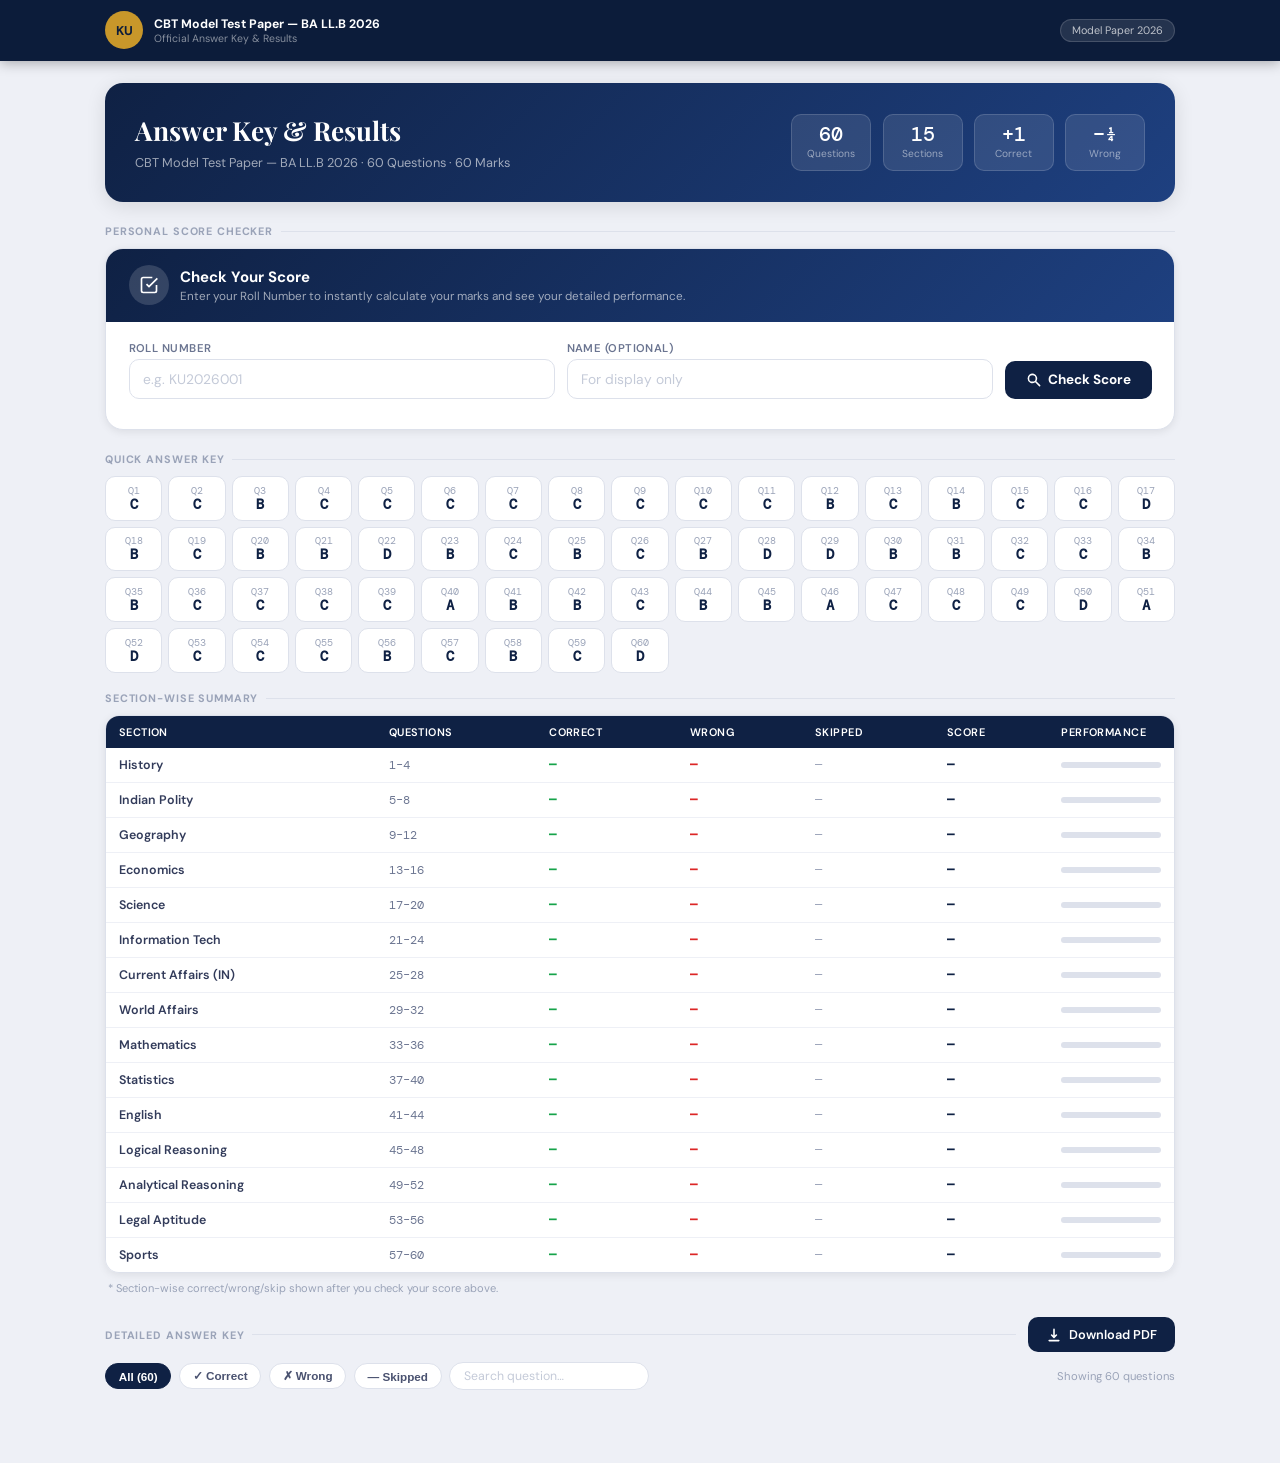
==== results.html @ 5261e7e5 "testing" ====
<!DOCTYPE html>
<html lang="en">
<head>
  <meta charset="UTF-8"/>
  <meta name="viewport" content="width=device-width, initial-scale=1.0"/>
  <meta name="theme-color" content="#0c1c3a"/>
  <title>Answer Key & Results — CBT Model Test BA LL.B 2026</title>
  <link rel="preconnect" href="https://fonts.googleapis.com"/>
  <link rel="preconnect" href="https://fonts.gstatic.com" crossorigin/>
  <link href="https://fonts.googleapis.com/css2?family=Playfair+Display:wght@600;700&family=DM+Sans:opsz,wght@9..40,300;9..40,400;9..40,500;9..40,600;9..40,700&family=DM+Mono:wght@400;500&display=swap" rel="stylesheet"/>

<style>
/* ═══════════════════════════════════════════════════
   CBT Model Test Paper — Answer Key & Results
   results.html  (standalone page)
═══════════════════════════════════════════════════ */
*,*::before,*::after{box-sizing:border-box;margin:0;padding:0}
:root{
  --navy-900:#060f22;--navy-800:#0c1c3a;--navy-700:#0f2144;
  --navy-600:#163058;--navy-500:#1e4080;--navy-400:#2a5298;
  --gold:#c8972a;--gold-lt:#e8bc5a;
  --white:#fff;--gray-50:#f8f9fc;--gray-100:#eef0f6;
  --gray-200:#dde1eb;--gray-300:#c4cad8;--gray-400:#9aa3b8;
  --gray-500:#6b7591;--gray-600:#4a5270;--gray-700:#323b5a;--gray-800:#1e2540;
  --green-700:#15803d;--green-600:#16a34a;--green-100:#dcfce7;--green-50:#f0fdf4;
  --red-700:#b91c1c;--red-600:#dc2626;--red-100:#fee2e2;--red-50:#fff5f5;
  --amber-600:#d97706;--amber-100:#fef3c7;
  --font:'DM Sans',system-ui,sans-serif;
  --serif:'Playfair Display',Georgia,serif;
  --mono:'DM Mono','Courier New',monospace;
  --sh-sm:0 2px 8px rgba(0,0,0,.08);
  --sh-md:0 4px 20px rgba(0,0,0,.11);
  --sh-lg:0 10px 40px rgba(0,0,0,.16);
  --r:10px;--r-lg:14px;--r-xl:18px;
}
html{font-size:15px;scroll-behavior:smooth}
body{font-family:var(--font);background:var(--gray-100);color:var(--gray-800);-webkit-font-smoothing:antialiased}

/* ── Page wrapper ── */
.page{max-width:1100px;margin:0 auto;padding:1.5rem 1rem 4rem}

/* ── Header ── */
.site-header{
  background:var(--navy-800);
  padding:0;
  position:sticky;top:0;z-index:100;
  box-shadow:0 2px 12px rgba(0,0,0,.3);
}
.site-header-inner{
  max-width:1100px;margin:0 auto;
  display:flex;align-items:center;justify-content:space-between;
  padding:.75rem 1rem;gap:.75rem;
}
.hdr-brand{display:flex;align-items:center;gap:.7rem}
.hdr-seal{
  width:38px;height:38px;border-radius:50%;
  background:var(--gold);color:var(--navy-800);
  font-weight:700;font-size:.85rem;
  display:flex;align-items:center;justify-content:center;flex-shrink:0
}
.hdr-info{display:flex;flex-direction:column}
.hdr-title{font-size:.82rem;font-weight:700;color:var(--white);white-space:nowrap}
.hdr-sub{font-size:.7rem;color:rgba(255,255,255,.5)}
.hdr-badge{
  background:rgba(255,255,255,.1);border:1px solid rgba(255,255,255,.15);
  border-radius:20px;padding:.25rem .75rem;
  font-size:.72rem;color:rgba(255,255,255,.7);white-space:nowrap
}

/* ── Page locked overlay ── */
#lockedOverlay{
  position:fixed;inset:0;z-index:999;
  background:var(--navy-800);
  display:flex;align-items:center;justify-content:center;
  padding:1.5rem;
}
.locked-card{
  background:rgba(255,255,255,.05);
  border:1px solid rgba(255,255,255,.1);
  border-radius:20px;padding:2.5rem 2rem;
  max-width:520px;width:100%;text-align:center;
  box-shadow:var(--sh-lg);
}
.locked-icon{
  width:72px;height:72px;border-radius:50%;
  background:rgba(220,38,38,.2);border:2px solid rgba(220,38,38,.35);
  display:flex;align-items:center;justify-content:center;
  margin:0 auto 1.25rem
}
.locked-icon svg{width:34px;height:34px;stroke:#fca5a5}
.locked-title{font-family:var(--serif);font-size:1.7rem;color:var(--white);margin-bottom:.5rem}
.locked-sub{font-size:.88rem;color:rgba(255,255,255,.5);line-height:1.65;margin-bottom:1.5rem}
.locked-info{
  background:rgba(255,255,255,.04);border:1px solid rgba(255,255,255,.08);
  border-radius:var(--r);padding:.9rem 1.1rem;margin-bottom:1.5rem;
  font-size:.82rem;color:rgba(255,255,255,.55);line-height:1.6
}
.locked-time{
  font-family:var(--mono);font-size:.92rem;color:var(--gold-lt);
  background:rgba(200,151,42,.1);border:1px solid rgba(200,151,42,.2);
  display:inline-block;padding:.3rem .8rem;border-radius:6px;margin-top:.35rem
}
.locked-countdown{
  display:flex;align-items:center;justify-content:center;gap:.4rem;
  margin-top:1rem
}
.lc-block{
  background:rgba(255,255,255,.06);border:1px solid rgba(255,255,255,.1);
  border-radius:8px;padding:.55rem .8rem;text-align:center;min-width:58px
}
.lc-num{font-family:var(--mono);font-size:1.6rem;font-weight:500;color:var(--white);line-height:1}
.lc-lbl{font-size:.62rem;color:rgba(255,255,255,.4);text-transform:uppercase;letter-spacing:.08em;margin-top:.15rem}
.lc-colon{font-size:1.4rem;color:rgba(255,255,255,.25);padding-bottom:.6rem}

/* ── Hero / intro ── */
.result-hero{
  background:linear-gradient(135deg,var(--navy-700) 0%,var(--navy-500) 100%);
  border-radius:var(--r-xl);padding:2rem;margin-bottom:1.5rem;
  display:flex;align-items:center;justify-content:space-between;gap:1.5rem;
  box-shadow:var(--sh-md);
}
.hero-text h1{font-family:var(--serif);font-size:1.75rem;color:var(--white);margin-bottom:.3rem}
.hero-text p{font-size:.85rem;color:rgba(255,255,255,.6);line-height:1.5}
.hero-stats{display:flex;gap:.75rem;flex-shrink:0;flex-wrap:wrap}
.hero-stat{
  background:rgba(255,255,255,.1);border:1px solid rgba(255,255,255,.15);
  border-radius:var(--r);padding:.65rem 1rem;text-align:center;min-width:80px
}
.hero-stat-val{font-family:var(--mono);font-size:1.3rem;font-weight:500;color:var(--white);line-height:1}
.hero-stat-lbl{font-size:.68rem;color:rgba(255,255,255,.5);margin-top:.2rem}

/* ── Personal Score Checker ── */
.checker-section{margin-bottom:1.5rem}
.section-title{
  font-size:.72rem;font-weight:700;text-transform:uppercase;
  letter-spacing:.08em;color:var(--gray-400);margin-bottom:.65rem;
  display:flex;align-items:center;gap:.5rem
}
.section-title::after{content:'';flex:1;height:1px;background:var(--gray-200)}

.checker-card{
  background:var(--white);border:1px solid var(--gray-200);
  border-radius:var(--r-xl);box-shadow:var(--sh-sm);overflow:hidden
}
.checker-banner{
  background:linear-gradient(135deg,var(--navy-700),var(--navy-500));
  padding:1.1rem 1.5rem;
  display:flex;align-items:center;gap:.75rem
}
.checker-banner-icon{
  width:40px;height:40px;border-radius:50%;
  background:rgba(255,255,255,.15);
  display:flex;align-items:center;justify-content:center;flex-shrink:0
}
.checker-banner-icon svg{width:20px;height:20px;stroke:var(--white)}
.checker-banner-text h2{font-size:1rem;font-weight:700;color:var(--white)}
.checker-banner-text p{font-size:.78rem;color:rgba(255,255,255,.6);margin-top:.1rem}

.checker-body{padding:1.25rem 1.5rem}
.checker-inputs{
  display:grid;grid-template-columns:1fr 1fr auto;gap:.75rem;align-items:end;
  margin-bottom:.75rem
}
.inp-group{display:flex;flex-direction:column;gap:.3rem}
.inp-label{font-size:.75rem;font-weight:600;color:var(--gray-500);text-transform:uppercase;letter-spacing:.04em}
.inp-field{
  border:1.5px solid var(--gray-200);border-radius:var(--r);
  padding:.65rem .9rem;font-family:var(--font);font-size:.92rem;color:var(--gray-800);
  outline:none;transition:border-color .2s,box-shadow .2s;background:var(--white)
}
.inp-field:focus{border-color:var(--navy-500);box-shadow:0 0 0 3px rgba(42,82,152,.1)}
.inp-field::placeholder{color:var(--gray-300)}
.btn-check{
  background:var(--navy-700);color:var(--white);
  border:none;border-radius:var(--r);
  padding:.68rem 1.4rem;
  font-family:var(--font);font-size:.9rem;font-weight:700;
  cursor:pointer;transition:background .2s,transform .1s;
  white-space:nowrap;
  display:flex;align-items:center;gap:.4rem
}
.btn-check svg{width:16px;height:16px}
.btn-check:hover{background:var(--navy-500);transform:translateY(-1px)}

/* Score result panel */
#scoreResult{display:none}
.score-panel{
  background:var(--gray-50);border:1px solid var(--gray-200);
  border-radius:var(--r-lg);padding:1.25rem 1.5rem;
  display:flex;align-items:center;gap:1.5rem;flex-wrap:wrap
}
.score-ring{
  width:90px;height:90px;flex-shrink:0;position:relative
}
.score-ring svg{width:90px;height:90px;transform:rotate(-90deg)}
.ring-bg{fill:none;stroke:var(--gray-200);stroke-width:8}
.ring-fill{fill:none;stroke-width:8;stroke-linecap:round;transition:stroke-dashoffset .8s ease}
.score-ring-label{
  position:absolute;inset:0;display:flex;flex-direction:column;
  align-items:center;justify-content:center;
}
.score-pct{font-family:var(--mono);font-size:1.05rem;font-weight:500;color:var(--navy-800);line-height:1}
.score-pct-lbl{font-size:.6rem;color:var(--gray-400);letter-spacing:.04em}

.score-breakdown{flex:1;display:grid;grid-template-columns:repeat(2,1fr);gap:.6rem}
.score-item{
  background:var(--white);border:1px solid var(--gray-200);
  border-radius:var(--r);padding:.6rem .8rem;
  display:flex;align-items:center;gap:.6rem
}
.score-item-dot{width:10px;height:10px;border-radius:50%;flex-shrink:0}
.dot-correct{background:var(--green-600)}
.dot-wrong{background:var(--red-600)}
.dot-skip{background:var(--gray-300)}
.dot-score{background:var(--navy-600)}
.score-item-info{display:flex;flex-direction:column;gap:.05rem}
.score-item-val{font-family:var(--mono);font-size:1rem;font-weight:500;color:var(--gray-800)}
.score-item-lbl{font-size:.68rem;color:var(--gray-500)}

.score-verdict{
  width:100%;margin-top:.25rem;
  border-radius:var(--r);padding:.7rem 1rem;
  font-size:.85rem;font-weight:600;
  display:flex;align-items:center;gap:.5rem
}
.score-verdict svg{width:18px;height:18px;flex-shrink:0}
.verdict-good{background:var(--green-50);border:1px solid #bbf7d0;color:var(--green-700)}
.verdict-avg {background:var(--amber-100);border:1px solid #fcd34d;color:var(--amber-600)}
.verdict-low {background:var(--red-50);border:1px solid #fecaca;color:var(--red-700)}

.score-error{
  background:var(--red-50);border:1px solid #fecaca;border-radius:var(--r);
  padding:.7rem 1rem;font-size:.85rem;color:var(--red-700);
  display:flex;align-items:center;gap:.5rem
}
.score-error svg{width:16px;height:16px;flex-shrink:0}

/* ── Section summary table ── */
.section-table-wrap{overflow-x:auto;border-radius:var(--r-lg);border:1px solid var(--gray-200);box-shadow:var(--sh-sm)}
.section-table{width:100%;border-collapse:collapse;background:var(--white);font-size:.83rem}
.section-table th{
  background:var(--navy-700);color:var(--white);
  padding:.6rem .85rem;text-align:left;font-weight:600;font-size:.73rem;
  text-transform:uppercase;letter-spacing:.04em;white-space:nowrap
}
.section-table td{
  padding:.6rem .85rem;border-bottom:1px solid var(--gray-100);
  vertical-align:middle
}
.section-table tr:last-child td{border-bottom:none}
.section-table tr:hover td{background:var(--gray-50)}
.sec-name{font-weight:600;color:var(--gray-700)}
.sec-qs{color:var(--gray-500);font-family:var(--mono);font-size:.78rem}
.sec-correct{color:var(--green-600);font-weight:700;font-family:var(--mono)}
.sec-wrong{color:var(--red-600);font-weight:700;font-family:var(--mono)}
.sec-skip{color:var(--gray-400);font-family:var(--mono)}
.sec-score{color:var(--navy-700);font-weight:700;font-family:var(--mono)}
.sec-bar-wrap{width:100px;background:var(--gray-200);border-radius:3px;height:6px;overflow:hidden}
.sec-bar{height:6px;border-radius:3px;background:linear-gradient(90deg,var(--navy-500),var(--gold))}

/* ── Answer Key table ── */
.ak-filters{
  display:flex;align-items:center;gap:.5rem;flex-wrap:wrap;margin-bottom:.85rem
}
.ak-filter-btn{
  padding:.35rem .85rem;border-radius:20px;font-size:.78rem;font-weight:600;
  cursor:pointer;border:1.5px solid var(--gray-200);background:var(--white);
  color:var(--gray-600);transition:all .15s
}
.ak-filter-btn.active-all    {background:var(--navy-700);border-color:var(--navy-700);color:var(--white)}
.ak-filter-btn.active-correct{background:var(--green-600);border-color:var(--green-600);color:var(--white)}
.ak-filter-btn.active-wrong  {background:var(--red-600);border-color:var(--red-600);color:var(--white)}
.ak-filter-btn.active-skip   {background:var(--gray-500);border-color:var(--gray-500);color:var(--white)}

.ak-search{
  border:1.5px solid var(--gray-200);border-radius:20px;
  padding:.35rem .9rem;font-family:var(--font);font-size:.82rem;
  outline:none;width:200px;transition:border-color .2s
}
.ak-search:focus{border-color:var(--navy-400)}
.ak-search::placeholder{color:var(--gray-300)}
.ak-count{margin-left:auto;font-size:.75rem;color:var(--gray-400)}

.ak-grid{display:flex;flex-direction:column;gap:.5rem}

.ak-row{
  background:var(--white);border:1px solid var(--gray-200);
  border-radius:var(--r-lg);overflow:hidden;
  transition:box-shadow .15s;
}
.ak-row:hover{box-shadow:var(--sh-sm)}

.ak-row-head{
  display:flex;align-items:stretch;cursor:pointer;
  user-select:none;
}
.ak-qnum{
  min-width:52px;
  background:var(--navy-700);color:var(--white);
  font-family:var(--mono);font-size:.8rem;font-weight:500;
  display:flex;align-items:center;justify-content:center;
  flex-shrink:0;padding:.6rem
}
.ak-row.row-correct .ak-qnum{background:var(--green-600)}
.ak-row.row-wrong   .ak-qnum{background:var(--red-600)}
.ak-row.row-skip    .ak-qnum{background:var(--gray-400)}

.ak-summary{
  flex:1;padding:.6rem .9rem;
  display:flex;align-items:center;gap:.75rem;min-width:0;flex-wrap:wrap
}
.ak-section-tag{
  font-size:.68rem;font-weight:600;color:var(--gray-400);
  text-transform:uppercase;letter-spacing:.04em;white-space:nowrap;flex-shrink:0
}
.ak-qtext-short{
  font-size:.84rem;color:var(--gray-700);
  white-space:nowrap;overflow:hidden;text-overflow:ellipsis;flex:1;min-width:0
}
.ak-answers{
  display:flex;align-items:center;gap:.4rem;flex-shrink:0;flex-wrap:wrap
}
.ak-ans-tag{
  font-family:var(--mono);font-size:.75rem;font-weight:600;
  padding:.18rem .5rem;border-radius:5px;white-space:nowrap
}
.tag-correct{background:var(--green-100);color:var(--green-700);border:1px solid #bbf7d0}
.tag-wrong  {background:var(--red-100);color:var(--red-700);border:1px solid #fecaca}
.tag-skip   {background:var(--gray-100);color:var(--gray-500);border:1px solid var(--gray-200)}
.tag-your   {background:var(--amber-100);color:var(--amber-600);border:1px solid #fcd34d}

.ak-chevron{
  padding:.6rem .9rem;display:flex;align-items:center;
  color:var(--gray-400);flex-shrink:0
}
.ak-chevron svg{width:16px;height:16px;transition:transform .2s}
.ak-row.expanded .ak-chevron svg{transform:rotate(180deg)}

/* Expanded detail */
.ak-detail{
  display:none;border-top:1px solid var(--gray-100);
  padding:1rem 1.1rem 1.1rem;background:var(--gray-50)
}
.ak-row.expanded .ak-detail{display:block}
.ak-full-text{
  font-size:.86rem;line-height:1.7;color:var(--gray-700);
  margin-bottom:1rem;white-space:pre-wrap
}
.ak-opts{display:flex;flex-direction:column;gap:.4rem}
.ak-opt{
  display:flex;align-items:center;gap:.6rem;
  font-size:.84rem;padding:.45rem .7rem;border-radius:var(--r);
  border:1.5px solid var(--gray-200);background:var(--white);
}
.ak-opt-letter{
  width:26px;height:26px;border-radius:50%;
  background:var(--gray-200);color:var(--gray-600);
  font-weight:700;font-size:.75rem;
  display:flex;align-items:center;justify-content:center;flex-shrink:0
}
.ak-opt.opt-is-correct{background:var(--green-50);border-color:#86efac}
.ak-opt.opt-is-correct .ak-opt-letter{background:var(--green-600);color:var(--white)}
.ak-opt.opt-is-wrong{background:var(--red-50);border-color:#fca5a5}
.ak-opt.opt-is-wrong .ak-opt-letter{background:var(--red-600);color:var(--white)}
.ak-opt-badges{display:flex;gap:.3rem;margin-left:auto;flex-shrink:0}
.badge{font-size:.67rem;font-weight:700;padding:.12rem .45rem;border-radius:4px;letter-spacing:.02em}
.badge-correct{background:var(--green-100);color:var(--green-700)}
.badge-your   {background:var(--amber-100);color:var(--amber-600)}
.badge-wrong  {background:var(--red-100);color:var(--red-700)}

/* ── Quick answer key (compact grid) ── */
.qak-grid{
  display:grid;grid-template-columns:repeat(auto-fill,minmax(54px,1fr));gap:.4rem;
  margin-bottom:1.25rem
}
.qak-cell{
  background:var(--white);border:1px solid var(--gray-200);
  border-radius:var(--r);padding:.45rem .3rem;text-align:center
}
.qak-cell-num{font-size:.65rem;color:var(--gray-400);font-family:var(--mono)}
.qak-cell-ans{
  font-family:var(--mono);font-size:.9rem;font-weight:700;
  color:var(--navy-700);line-height:1.2
}
.qak-cell.cell-correct .qak-cell-ans{color:var(--green-600)}
.qak-cell.cell-wrong   .qak-cell-ans{color:var(--red-600)}
.qak-cell.cell-skip    .qak-cell-ans{color:var(--gray-300)}

/* ── Download button ── */
.btn-download{
  display:inline-flex;align-items:center;gap:.5rem;
  background:var(--navy-700);color:var(--white);
  border:none;border-radius:var(--r);
  padding:.6rem 1.2rem;font-family:var(--font);font-size:.85rem;font-weight:600;
  cursor:pointer;transition:background .2s;text-decoration:none
}
.btn-download:hover{background:var(--navy-500)}
.btn-download svg{width:16px;height:16px}

/* ── Scrollbar ── */
::-webkit-scrollbar{width:6px;height:6px}
::-webkit-scrollbar-track{background:transparent}
::-webkit-scrollbar-thumb{background:var(--gray-200);border-radius:3px}

/* ── Responsive ── */
@media(max-width:700px){
  .result-hero{flex-direction:column;gap:1rem}
  .hero-stats{width:100%;justify-content:space-between}
  .hero-stat{flex:1;min-width:60px}
  .checker-inputs{grid-template-columns:1fr 1fr;gap:.6rem}
  .btn-check{grid-column:1/-1;justify-content:center}
  .score-breakdown{grid-template-columns:1fr 1fr}
  .section-table th,.section-table td{padding:.5rem .65rem}
  .sec-bar-wrap{display:none}
  .ak-qtext-short{display:none}
  .ak-answers{gap:.3rem}
  .page{padding:1rem .75rem 3rem}
}
@media(max-width:480px){
  .hero-text h1{font-size:1.35rem}
  .checker-inputs{grid-template-columns:1fr}
  .btn-check{grid-column:1}
  .score-panel{gap:.85rem}
  .score-ring{width:76px;height:76px}
  .score-ring svg{width:76px;height:76px}
  .score-breakdown{grid-template-columns:1fr 1fr}
  .qak-grid{grid-template-columns:repeat(auto-fill,minmax(46px,1fr))}
  .locked-card{padding:1.75rem 1.25rem}
  .locked-title{font-size:1.4rem}
}

/* Print */
@media print{
  .site-header,.checker-section,.ak-filters,.ak-search,.ak-count,
  .btn-download,#lockedOverlay{display:none!important}
  .ak-detail{display:block!important}
  .page{max-width:100%;padding:0}
  .ak-row{break-inside:avoid}
}
</style>
</head>
<body>

<!-- ══ LOCKED OVERLAY (shown until results are released) ══ -->
<div id="lockedOverlay">
  <div class="locked-card">
    <div class="locked-icon">
      <svg viewBox="0 0 24 24" fill="none" stroke="currentColor" stroke-width="1.5">
        <rect x="3" y="11" width="18" height="11" rx="2" ry="2"/>
        <path d="M7 11V7a5 5 0 0 1 10 0v4"/>
      </svg>
    </div>
    <h1 class="locked-title">Results Not Released</h1>
    <p class="locked-sub">The Answer Key and Results for <strong style="color:#e8bc5a">CBT Model Test Paper — BA LL.B 2026</strong> have not been released yet. Please check back after the official release date.</p>
    <div class="locked-info">
      Scheduled release:
      <div class="locked-time" id="releaseTimeDisplay">—</div>
    </div>
    <div class="locked-countdown" id="lockedCountdown">
      <div class="lc-block"><div class="lc-num" id="lcDays">00</div><div class="lc-lbl">Days</div></div>
      <div class="lc-colon">:</div>
      <div class="lc-block"><div class="lc-num" id="lcHours">00</div><div class="lc-lbl">Hours</div></div>
      <div class="lc-colon">:</div>
      <div class="lc-block"><div class="lc-num" id="lcMins">00</div><div class="lc-lbl">Mins</div></div>
      <div class="lc-colon">:</div>
      <div class="lc-block"><div class="lc-num" id="lcSecs">00</div><div class="lc-lbl">Secs</div></div>
    </div>
  </div>
</div>

<!-- ══ SITE HEADER ══ -->
<header class="site-header">
  <div class="site-header-inner">
    <div class="hdr-brand">
      <div class="hdr-seal">KU</div>
      <div class="hdr-info">
        <span class="hdr-title">CBT Model Test Paper — BA LL.B 2026</span>
        <span class="hdr-sub">Official Answer Key &amp; Results</span>
      </div>
    </div>
    <span class="hdr-badge">Model Paper 2026</span>
  </div>
</header>

<!-- ══ PAGE CONTENT ══ -->
<div class="page">

  <!-- Hero -->
  <div class="result-hero">
    <div class="hero-text">
      <h1>Answer Key &amp; Results</h1>
      <p>CBT Model Test Paper — BA LL.B 2026 · 60 Questions · 60 Marks</p>
    </div>
    <div class="hero-stats">
      <div class="hero-stat">
        <div class="hero-stat-val">60</div>
        <div class="hero-stat-lbl">Questions</div>
      </div>
      <div class="hero-stat">
        <div class="hero-stat-val">15</div>
        <div class="hero-stat-lbl">Sections</div>
      </div>
      <div class="hero-stat">
        <div class="hero-stat-val">+1</div>
        <div class="hero-stat-lbl">Correct</div>
      </div>
      <div class="hero-stat">
        <div class="hero-stat-val">−¼</div>
        <div class="hero-stat-lbl">Wrong</div>
      </div>
    </div>
  </div>

  <!-- ══ PERSONAL SCORE CHECKER ══ -->
  <div class="checker-section">
    <div class="section-title">Personal Score Checker</div>
    <div class="checker-card">
      <div class="checker-banner">
        <div class="checker-banner-icon">
          <svg viewBox="0 0 24 24" fill="none" stroke="currentColor" stroke-width="2">
            <path d="M9 11l3 3L22 4"/><path d="M21 12v7a2 2 0 01-2 2H5a2 2 0 01-2-2V5a2 2 0 012-2h11"/>
          </svg>
        </div>
        <div class="checker-banner-text">
          <h2>Check Your Score</h2>
          <p>Enter your Roll Number to instantly calculate your marks and see your detailed performance.</p>
        </div>
      </div>
      <div class="checker-body">
        <div class="checker-inputs">
          <div class="inp-group">
            <label class="inp-label" for="chkRoll">Roll Number</label>
            <input class="inp-field" id="chkRoll" type="text" placeholder="e.g. KU2026001" autocomplete="off"/>
          </div>
          <div class="inp-group">
            <label class="inp-label" for="chkName">Name (optional)</label>
            <input class="inp-field" id="chkName" type="text" placeholder="For display only" autocomplete="off"/>
          </div>
          <button class="btn-check" onclick="checkScore()">
            <svg viewBox="0 0 20 20" fill="currentColor"><path fill-rule="evenodd" d="M8 4a4 4 0 100 8 4 4 0 000-8zM2 8a6 6 0 1110.89 3.476l4.817 4.817a1 1 0 01-1.414 1.414l-4.816-4.816A6 6 0 012 8z" clip-rule="evenodd"/></svg>
            Check Score
          </button>
        </div>
        <div id="scoreResult"></div>
      </div>
    </div>
  </div>

  <!-- ══ QUICK ANSWER KEY GRID ══ -->
  <div id="quickAKSection">
    <div class="section-title">Quick Answer Key</div>
    <div class="qak-grid" id="quickAKGrid"></div>
  </div>

  <!-- ══ SECTION-WISE SUMMARY ══ -->
  <div id="sectionSummarySection" style="margin-bottom:1.5rem">
    <div class="section-title">Section-wise Summary</div>
    <div class="section-table-wrap">
      <table class="section-table" id="sectionTable">
        <thead>
          <tr>
            <th>Section</th>
            <th>Questions</th>
            <th>Correct</th>
            <th>Wrong</th>
            <th>Skipped</th>
            <th>Score</th>
            <th style="width:110px">Performance</th>
          </tr>
        </thead>
        <tbody id="sectionTableBody"></tbody>
      </table>
    </div>
    <p style="font-size:.74rem;color:var(--gray-400);margin-top:.5rem;padding-left:.2rem">* Section-wise correct/wrong/skip shown after you check your score above.</p>
  </div>

  <!-- ══ DETAILED ANSWER KEY ══ -->
  <div>
    <div style="display:flex;align-items:center;justify-content:space-between;flex-wrap:wrap;gap:.75rem;margin-bottom:.65rem">
      <span class="section-title" style="margin-bottom:0;flex:1">Detailed Answer Key</span>
      <button class="btn-download" onclick="downloadAnswerKey()">
        <svg viewBox="0 0 20 20" fill="currentColor"><path fill-rule="evenodd" d="M3 17a1 1 0 011-1h12a1 1 0 110 2H4a1 1 0 01-1-1zm3.293-7.707a1 1 0 011.414 0L9 10.586V3a1 1 0 112 0v7.586l1.293-1.293a1 1 0 111.414 1.414l-3 3a1 1 0 01-1.414 0l-3-3a1 1 0 010-1.414z" clip-rule="evenodd"/></svg>
        Download PDF
      </button>
    </div>
    <div class="ak-filters">
      <button class="ak-filter-btn active-all" data-filter="all"    onclick="setFilter('all',this)">All (60)</button>
      <button class="ak-filter-btn" data-filter="correct" onclick="setFilter('correct',this)">✓ Correct</button>
      <button class="ak-filter-btn" data-filter="wrong"   onclick="setFilter('wrong',this)">✗ Wrong</button>
      <button class="ak-filter-btn" data-filter="skip"    onclick="setFilter('skip',this)">— Skipped</button>
      <input class="ak-search" id="akSearch" type="text" placeholder="Search question…" oninput="applySearch()"/>
      <span class="ak-count" id="akCount">Showing 60 questions</span>
    </div>
    <div class="ak-grid" id="akGrid"></div>
  </div>

</div><!-- /.page -->

<script>
/* ═══════════════════════════════════════════════════════════
   results.js  (embedded)
   ──────────────────────────────────────────────────────────
   ★ CONFIGURE THESE TWO BLOCKS:
     1. RESULTS_CONFIG  — release date/time + Apps Script URL
     2. ANSWER_KEY      — 60 correct answers (already filled)
═══════════════════════════════════════════════════════════ */

/* ╔═══════════════════════════════════════════╗
   ║    ★  RESULTS PAGE CONFIG  ★             ║
   ║   Edit this block to control access       ║
   ╚═══════════════════════════════════════════╝ */
const RESULTS_CONFIG = {
  // When the answer key becomes publicly visible
  // Set to a past date to show immediately, future date to lock
  releaseYear:   2026,
  releaseMonth:  5,      // 5 = June (0-based)
  releaseDay:    8,     // Day after exam
  releaseHour:   11,     // 6:00 PM IST
  releaseMinute: 12,
  tzOffsetMinutes: 330,  // IST = UTC+5:30
  appsScriptUrl: "https://script.google.com/macros/s/AKfycbxuQ-mS2SgxQfELt0u8L0ZKXtfi7U2-qaGkubTndEnJIyQvhqPIsTtOxRIyj1VSbOrc/exec",
};

/* ╔═══════════════════════════════════════════╗
   ║   ★  OFFICIAL ANSWER KEY (60 answers) ★  ║
   ║   A=1st option, B=2nd, C=3rd, D=4th      ║
   ╚═══════════════════════════════════════════╝ */
const ANSWER_KEY = [
  "C","C","B","C",   // Q1–4   Section I  History
  "C","C","C","C",   // Q5–8   Section II Indian Polity
  "C","C","C","B",   // Q9–12  Section III Geography
  "C","B","C","C",   // Q13–16 Section IV Economics
  "D","B","C","B",   // Q17–20 Section V  Science
  "B","D","B","C",   // Q21–24 Section VI IT
  "B","C","B","D",   // Q25–28 Section VII Current Affairs India
  "D","B","B","C",   // Q29–32 Section VIII World Current Affairs
  "C","B","B","C",   // Q33–36 Section IX Mathematics
  "C","C","C","A",   // Q37–40 Section X  Statistics
  "B","B","C","B",   // Q41–44 Section XI English
  "B","A","C","C",   // Q45–48 Section XII Logical Reasoning
  "C","D","A","D",   // Q49–52 Section XIII Analytical Reasoning
  "C","C","C","B",   // Q53–56 Section XIV Legal Aptitude
  "C","B","C","D",   // Q57–60 Section XV  Sports
];

/* Full question data (for answer key display) */
const QUESTIONS = [
  {s:"History",           t:"The 'Doctrine of Lapse' was applied to which territory?",                                          opts:["Hyderabad","Mysore","Satara","Kashmir"]},
  {s:"History",           t:"Who founded the Indian National Congress in 1885?",                                                  opts:["Dadabhai Naoroji","Bal Gangadhar Tilak","A.O. Hume","Gopal Krishna Gokhale"]},
  {s:"History",           t:"The Chauri Chaura incident of 1922 occurred in which state?",                                        opts:["Bihar","Uttar Pradesh","Bengal","Punjab"]},
  {s:"History",           t:"The Kalinga War (261 BCE) was fought in present-day:",                                               opts:["Madhya Pradesh","Andhra Pradesh","Odisha","Chhattisgarh"]},
  {s:"Indian Polity",     t:"Which Article guarantees the 'Right to Constitutional Remedies'?",                                   opts:["Article 19","Article 21","Article 32","Article 44"]},
  {s:"Indian Polity",     t:"Directive Principles of State Policy are borrowed from the Constitution of:",                        opts:["USA","Canada","Ireland","France"]},
  {s:"Indian Polity",     t:"Which writ quashes orders of a lower court acting beyond jurisdiction?",                             opts:["Mandamus","Habeas Corpus","Certiorari","Quo Warranto"]},
  {s:"Indian Polity",     t:"Which amendment lowered voting age from 21 to 18 years?",                                            opts:["42nd Amendment, 1976","52nd Amendment, 1985","61st Amendment, 1988","73rd Amendment, 1992"]},
  {s:"Geography",         t:"Wular Lake is located in which Union Territory?",                                                    opts:["Ladakh","Puducherry","Jammu & Kashmir","Lakshadweep"]},
  {s:"Geography",         t:"Which river is known as the 'Sorrow of Bihar'?",                                                     opts:["Ganga","Son","Kosi","Gandak"]},
  {s:"Geography",         t:"Which strait separates India from Sri Lanka?",                                                       opts:["Hormuz Strait","Bab-el-Mandeb Strait","Palk Strait","Malacca Strait"]},
  {s:"Geography",         t:"Which desert is also known as the 'Great Indian Desert'?",                                           opts:["Rann of Kutch","Thar Desert","Deccan Plateau","Cold Desert, Ladakh"]},
  {s:"Economics",         t:"The Human Development Index (HDI) is published annually by:",                                        opts:["World Bank","IMF","UNDP","WTO"]},
  {s:"Economics",         t:"Which best describes 'Inflation'?",                                                                  opts:["Sustained decrease in prices","Sustained increase in prices","Increase in GDP","Decrease in interest rates"]},
  {s:"Economics",         t:"Which Five Year Plan focused on 'Garibi Hatao'?",                                                    opts:["Third (1961–66)","Fourth (1969–74)","Fifth (1974–79)","Sixth (1980–85)"]},
  {s:"Economics",         t:"GST is an example of which type of tax?",                                                            opts:["Direct Tax","Progressive Tax","Indirect Tax","Wealth Tax"]},
  {s:"Science",           t:"Which vitamin is produced when skin is exposed to sunlight?",                                        opts:["Vitamin A","Vitamin B12","Vitamin C","Vitamin D"]},
  {s:"Science",           t:"The chemical formula of Ozone is:",                                                                  opts:["O₂","O₃","CO₂","H₂O₂"]},
  {s:"Science",           t:"Which part of the eye controls the amount of light entering?",                                       opts:["Retina","Cornea","Iris","Lens"]},
  {s:"Science",           t:"Newton's Second Law: Force equals:",                                                                 opts:["Mass × Velocity","Mass × Acceleration","Mass / Acceleration","Velocity / Time"]},
  {s:"Information Tech",  t:"What is the full form of 'Wi-Fi'?",                                                                  opts:["Wired Fidelity","Wireless Fidelity","Wide Frequency","Wireless Frequency Interface"]},
  {s:"Information Tech",  t:"Which is NOT an example of an Operating System?",                                                    opts:["Windows 11","Android","Linux","Microsoft Word"]},
  {s:"Information Tech",  t:"What does 'CPU' stand for?",                                                                         opts:["Central Process Unit","Central Processing Unit","Computer Processing Unit","Core Processing Utility"]},
  {s:"Information Tech",  t:"Which file format is associated with compressed archive files?",                                     opts:[".docx",".mp3",".zip",".html"]},
  {s:"Current Affairs-IN",t:"Operation Sindoor (May 2025) targeted terrorist infrastructure in:",                                 opts:["Afghanistan & Pakistan","Pakistan & PoK","Bangladesh & Myanmar","China-occupied Aksai Chin"]},
  {s:"Current Affairs-IN",t:"Who succeeded Justice D.Y. Chandrachud as Chief Justice of India?",                                  opts:["Justice Arun Pallai","Justice Rajesh Bindal","Justice Sanjiv Khanna","Justice Suryakant"]},
  {s:"Current Affairs-IN",t:"'Mission Mausam' (2024) relates to which sector?",                                                   opts:["Space exploration","Weather & meteorology","Agricultural irrigation","Renewable energy"]},
  {s:"Current Affairs-IN",t:"Which city hosted the G20 Summit in September 2023?",                                                opts:["Mumbai","Chennai","Kolkata","New Delhi"]},
  {s:"World Affairs",     t:"First country to land spacecraft near Moon's south pole (2023)?",                                    opts:["United States","China","Russia","India"]},
  {s:"World Affairs",     t:"Who won the Nobel Peace Prize 2024?",                                                                opts:["Malala Yousafzai","Nihon Hidankyo","Narges Mohammadi","World Food Programme"]},
  {s:"World Affairs",     t:"Which organisation has headquarters in Geneva, Switzerland?",                                        opts:["United Nations","World Trade Organization","IMF","Asian Development Bank"]},
  {s:"World Affairs",     t:"The Paris Agreement (2015) primarily aims at:",                                                      opts:["Reducing nuclear weapons","Regulating trade disputes","Combating climate change","Establishing cybersecurity norms"]},
  {s:"Mathematics",       t:"Shopkeeper buys for ₹800, sells at 25% profit. Selling price?",                                     opts:["₹900","₹950","₹1,000","₹1,100"]},
  {s:"Mathematics",       t:"Pipes A & B fill tank in 12 & 18 min. Together they take?",                                         opts:["6 minutes","7.2 minutes","8 minutes","9 minutes"]},
  {s:"Mathematics",       t:"Train 150m long passes a pole in 15 sec. Speed in km/hr?",                                          opts:["30 km/hr","36 km/hr","40 km/hr","54 km/hr"]},
  {s:"Mathematics",       t:"Boys:Girls = 3:2, total 60 students. How many girls?",                                              opts:["18","20","24","30"]},
  {s:"Statistics",        t:"Mean of 5 numbers is 18. One excluded, mean = 16. Excluded number?",                                opts:["22","24","26","28"]},
  {s:"Statistics",        t:"Range of data: 12, 7, 19, 4, 25, 11?",                                                              opts:["18","19","21","25"]},
  {s:"Statistics",        t:"A sector represents 25%. Its angle in a pie chart?",                                                 opts:["60°","72°","90°","120°"]},
  {s:"Statistics",        t:"Variance = 36. Standard deviation?",                                                                 opts:["6","9","12","18"]},
  {s:"English",           t:"What does the author mean by 'living force'?",                                                       opts:["Law changes yearly","Law is dynamic & shapes society","Law written by living persons","Law for living individuals only"]},
  {s:"English",           t:"Meaning of 'perilous' as used in the passage?",                                                     opts:["Beneficial","Dangerous","Slow","Complicated"]},
  {s:"English",           t:"Central idea of the passage?",                                                                      opts:["Laws by experienced lawyers","Speed > fairness","Justice must be timely AND fair","Punishment is sole purpose"]},
  {s:"English",           t:"Opposite of 'deliberation' as used in the passage?",                                                opts:["Contemplation","Recklessness","Judgment","Prudence"]},
  {s:"Logical Reasoning", t:"All doctors are engineers; some engineers are teachers. Conclusions?",                              opts:["Only I follows","Only II follows","Both follow","Neither follows"]},
  {s:"Logical Reasoning", t:"JUSTICE → KWUVKEG; LEGAL → ?",                                                                     opts:["MGICN","NFHBM","MHIBN","NGHCM"]},
  {s:"Logical Reasoning", t:"Book : Library :: Painting : ?",                                                                    opts:["Artist","Canvas","Gallery","Museum"]},
  {s:"Logical Reasoning", t:"Next in series: 3, 6, 12, 24, 48, __?",                                                             opts:["72","84","96","100"]},
  {s:"Analytical",        t:"40 students; 18 cricket, 16 football, 8 both. Neither?",                                           opts:["10","12","14","16"]},
  {s:"Analytical",        t:"Raza>Salim>Tariq; Tariq<Umar but Tariq>Waseem. Shortest?",                                         opts:["Salim","Tariq","Umar","Waseem"]},
  {s:"Analytical",        t:"Six in a row; E extreme left. Who is extreme right?",                                               opts:["A","F","D","C"]},
  {s:"Analytical",        t:"Odd one out: Advocate, Judge, Barrister, Solicitor, Carpenter",                                    opts:["Advocate","Judge","Solicitor","Carpenter"]},
  {s:"Legal Aptitude",    t:"Arif breaches saffron delivery contract. What must he pay?",                                        opts:["Nothing","Refund ₹2,00,000 only","Compensate ₹80,000 actual loss","Pay ₹5,00,000 penalty"]},
  {s:"Legal Aptitude",    t:"Salman shot unarmed thief snatching wallet. Decision?",                                             opts:["Fully justified","Not liable","Exceeded private defence","Thief at fault only"]},
  {s:"Legal Aptitude",    t:"Kamil forced Yusuf to sign at knifepoint. Can Yusuf cancel?",                                      opts:["Agreement valid","Void ab initio","Yusuf can cancel (coercion)","Only court can cancel"]},
  {s:"Legal Aptitude",    t:"'Mens Rea' in criminal law means:",                                                                 opts:["Physical act of crime","Guilty mind / criminal intention","Punishment prescribed","Process of filing FIR"]},
  {s:"Sports",            t:"Where were the Summer Olympics 2024 held?",                                                         opts:["Los Angeles","Tokyo","Paris","London"]},
  {s:"Sports",            t:"First batter to score 10,000 T20I runs?",                                                          opts:["Rohit Sharma","Virat Kohli","MS Dhoni","Shikhar Dhawan"]},
  {s:"Sports",            t:"'Love' in Tennis means a score of:",                                                                opts:["15","30","0 (Zero)","40"]},
  {s:"Sports",            t:"Neeraj Chopra competes in which event?",                                                            opts:["Shot Put","Discus Throw","Hammer Throw","Javelin Throw"]},
];

/* ─── Sections map (for grouping) ─── */
const SECTIONS = [
  {name:"History",             qs:[1,2,3,4]},
  {name:"Indian Polity",       qs:[5,6,7,8]},
  {name:"Geography",           qs:[9,10,11,12]},
  {name:"Economics",           qs:[13,14,15,16]},
  {name:"Science",             qs:[17,18,19,20]},
  {name:"Information Tech",    qs:[21,22,23,24]},
  {name:"Current Affairs (IN)",qs:[25,26,27,28]},
  {name:"World Affairs",       qs:[29,30,31,32]},
  {name:"Mathematics",         qs:[33,34,35,36]},
  {name:"Statistics",          qs:[37,38,39,40]},
  {name:"English",             qs:[41,42,43,44]},
  {name:"Logical Reasoning",   qs:[45,46,47,48]},
  {name:"Analytical Reasoning",qs:[49,50,51,52]},
  {name:"Legal Aptitude",      qs:[53,54,55,56]},
  {name:"Sports",              qs:[57,58,59,60]},
];

/* ═══ RELEASE GATE ═══ */
function getReleaseMs() {
  return Date.UTC(
    RESULTS_CONFIG.releaseYear, RESULTS_CONFIG.releaseMonth,
    RESULTS_CONFIG.releaseDay,  RESULTS_CONFIG.releaseHour,
    RESULTS_CONFIG.releaseMinute, 0, 0
  ) - RESULTS_CONFIG.tzOffsetMinutes * 60000;
}

(function gateCheck() {
  const releaseMs = getReleaseMs();
  const now = Date.now();
  if (now >= releaseMs) {
    // Released — hide overlay and build page
    document.getElementById("lockedOverlay").style.display = "none";
    buildPage();
  } else {
    // Locked — show countdown then auto-reveal
    showLockedCountdown(releaseMs);
  }
})();

function showLockedCountdown(releaseMs) {
  const dt = new Date(releaseMs);
  document.getElementById("releaseTimeDisplay").textContent =
    dt.toLocaleString("en-IN",{weekday:"long",year:"numeric",month:"long",day:"numeric",hour:"2-digit",minute:"2-digit",timeZoneName:"short"});

  function tick() {
    const diff = releaseMs - Date.now();
    if (diff <= 0) { location.reload(); return; }
    const s = Math.floor(diff/1000);
    const d=Math.floor(s/86400), h=Math.floor((s%86400)/3600), m=Math.floor((s%3600)/60), sec=s%60;
    document.getElementById("lcDays").textContent  = String(d).padStart(2,"0");
    document.getElementById("lcHours").textContent = String(h).padStart(2,"0");
    document.getElementById("lcMins").textContent  = String(m).padStart(2,"0");
    document.getElementById("lcSecs").textContent  = String(sec).padStart(2,"0");
  }
  tick(); setInterval(tick, 1000);
}

/* ═══ BUILD PAGE ═══ */
let userAnswers = null; // filled when candidate checks score
let activeFilter = "all";

function buildPage() {
  buildQuickAK();
  buildSectionTable(null);
  buildDetailedAK();
}

/* ── Quick Answer Key grid ── */
function buildQuickAK() {
  const grid = document.getElementById("quickAKGrid");
  grid.innerHTML = "";
  ANSWER_KEY.forEach((ans, i) => {
    const cell = document.createElement("div");
    cell.className = "qak-cell";
    cell.id = `qak-${i}`;
    cell.innerHTML = `<div class="qak-cell-num">Q${i+1}</div><div class="qak-cell-ans">${ans}</div>`;
    grid.appendChild(cell);
  });
}

/* ── Section table ── */
function buildSectionTable(userAns) {
  const tbody = document.getElementById("sectionTableBody");
  tbody.innerHTML = "";
  SECTIONS.forEach(sec => {
    const qs = sec.qs;
    let correct=0, wrong=0, skip=0;
    qs.forEach(qn => {
      const i = qn-1;
      if (!userAns || userAns[i] === null || userAns[i] === undefined || userAns[i] === "") {
        skip++;
      } else if (userAns[i] === ANSWER_KEY[i]) {
        correct++;
      } else {
        wrong++;
      }
    });
    const score = correct - wrong * 0.25;
    const pct = Math.max(0, (score / qs.length) * 100);
    const tr = document.createElement("tr");
    tr.innerHTML = `
      <td><span class="sec-name">${sec.name}</span></td>
      <td><span class="sec-qs">${qs[0]}–${qs[qs.length-1]}</span></td>
      <td><span class="sec-correct">${userAns ? correct : "—"}</span></td>
      <td><span class="sec-wrong">${userAns ? wrong : "—"}</span></td>
      <td><span class="sec-skip">${userAns ? skip : "—"}</span></td>
      <td><span class="sec-score">${userAns ? score.toFixed(2) : "—"}</span></td>
      <td>
        <div class="sec-bar-wrap">
          <div class="sec-bar" style="width:${userAns ? pct : 0}%"></div>
        </div>
      </td>`;
    tbody.appendChild(tr);
  });
}

/* ── Detailed Answer Key ── */
function buildDetailedAK() {
  const grid = document.getElementById("akGrid");
  grid.innerHTML = "";
  QUESTIONS.forEach((q, i) => {
    const row = buildAKRow(q, i);
    grid.appendChild(row);
  });
  updateAKCount();
}

function buildAKRow(q, i) {
  const correctLetter = ANSWER_KEY[i];
  const correctIdx    = ["A","B","C","D"].indexOf(correctLetter);
  const userLetter    = userAnswers ? (userAnswers[i] || null) : null;
  const userIdx       = userLetter ? ["A","B","C","D"].indexOf(userLetter) : -1;

  let rowClass = "ak-row";
  let statusTags = `<span class="ak-ans-tag tag-correct">✓ ${correctLetter}: ${q.opts[correctIdx]}</span>`;

  if (userAnswers) {
    if (!userLetter) {
      rowClass += " row-skip";
      statusTags += `<span class="ak-ans-tag tag-skip">— Not Attempted</span>`;
    } else if (userLetter === correctLetter) {
      rowClass += " row-correct";
      statusTags += `<span class="ak-ans-tag tag-correct">Your Answer: ${userLetter} ✓</span>`;
    } else {
      rowClass += " row-wrong";
      statusTags += `<span class="ak-ans-tag tag-wrong">Your Answer: ${userLetter} ✗</span>`;
    }
  }

  const row = document.createElement("div");
  row.className = rowClass;
  row.dataset.idx = i;
  row.dataset.status = userAnswers
    ? (!userLetter ? "skip" : userLetter === correctLetter ? "correct" : "wrong")
    : "all";

  // Options HTML for expanded detail
  let optsHtml = "";
  q.opts.forEach((opt, oi) => {
    const letter = ["A","B","C","D"][oi];
    let cls = "ak-opt";
    let badges = "";
    if (letter === correctLetter) { cls += " opt-is-correct"; badges += `<span class="badge badge-correct">Correct</span>`; }
    if (userAnswers && letter === userLetter && userLetter !== correctLetter) { cls += " opt-is-wrong"; badges += `<span class="badge badge-wrong">Your Answer</span>`; }
    if (userAnswers && letter === userLetter && userLetter === correctLetter) { badges += `<span class="badge badge-your">Your Answer</span>`; }
    optsHtml += `<div class="${cls}"><span class="ak-opt-letter">${letter}</span><span>${escH(opt)}</span><div class="ak-opt-badges">${badges}</div></div>`;
  });

  row.innerHTML = `
    <div class="ak-row-head" onclick="toggleRow(this.parentElement)">
      <div class="ak-qnum">Q${i+1}</div>
      <div class="ak-summary">
        <span class="ak-section-tag">${q.s}</span>
        <span class="ak-qtext-short">${escH(q.t)}</span>
        <div class="ak-answers">${statusTags}</div>
      </div>
      <div class="ak-chevron">
        <svg viewBox="0 0 20 20" fill="currentColor"><path fill-rule="evenodd" d="M5.293 7.293a1 1 0 011.414 0L10 10.586l3.293-3.293a1 1 0 111.414 1.414l-4 4a1 1 0 01-1.414 0l-4-4a1 1 0 010-1.414z" clip-rule="evenodd"/></svg>
      </div>
    </div>
    <div class="ak-detail">
      <p class="ak-full-text">${escH(q.t)}</p>
      <div class="ak-opts">${optsHtml}</div>
    </div>`;

  return row;
}

function toggleRow(row) {
  row.classList.toggle("expanded");
}

/* ── Filter ── */
function setFilter(filter, btn) {
  activeFilter = filter;
  document.querySelectorAll(".ak-filter-btn").forEach(b => {
    b.className = "ak-filter-btn";
  });
  btn.className = "ak-filter-btn active-" + filter;
  applySearch();
}

function applySearch() {
  const term = (document.getElementById("akSearch").value || "").toLowerCase();
  let visible = 0;
  document.querySelectorAll(".ak-row").forEach(row => {
    const idx    = parseInt(row.dataset.idx);
    const status = row.dataset.status || "all";
    const text   = QUESTIONS[idx].t.toLowerCase() + " " + QUESTIONS[idx].s.toLowerCase();
    const filterOk = activeFilter === "all" || status === activeFilter;
    const searchOk = !term || text.includes(term);
    const show = filterOk && searchOk;
    row.style.display = show ? "" : "none";
    if (show) visible++;
  });
  document.getElementById("akCount").textContent = `Showing ${visible} question${visible!==1?"s":""}`;
}

function updateAKCount() {
  document.getElementById("akCount").textContent = `Showing ${QUESTIONS.length} questions`;
}

/* ─────────────────────────────────────────────
   SCORE CHECKER
   Tries Apps Script first; falls back to local
   matching if URL not configured.
───────────────────────────────────────────── */
function checkScore() {
  const roll = document.getElementById("chkRoll").value.trim();
  const name = document.getElementById("chkName").value.trim();
  if (!roll) {
    showScoreError("Please enter your Roll Number.");
    return;
  }

  const url = RESULTS_CONFIG.appsScriptUrl;
  if (!url || url === "YOUR_GOOGLE_APPS_SCRIPT_URL_HERE") {
    showScoreError("Score lookup requires the Google Apps Script backend to be configured.");
    return;
  }

  // Show loading state
  const resultEl = document.getElementById("scoreResult");
  resultEl.style.display = "block";
  resultEl.innerHTML = `
    <div style="text-align:center;padding:2rem;color:var(--gray-500);">
      <div style="display:inline-block;width:32px;height:32px;border:3px solid var(--gray-200);border-top-color:var(--navy-500);border-radius:50%;animation:spin 0.8s linear infinite;margin-bottom:.75rem"></div>
      <div style="font-size:.9rem">Looking up your result…</div>
    </div>`;
  if (!document.getElementById("spin-style")) {
    const st = document.createElement("style");
    st.id = "spin-style";
    st.textContent = "@keyframes spin{to{transform:rotate(360deg)}}";
    document.head.appendChild(st);
  }

  function handleData(data) {
    if (data.status === "found") {
      displayScore(data.answers, data.candidateName || name || roll, data.rollNumber || roll);
    } else if (data.status === "notfound") {
      showScoreError("Roll number not found. Please ensure your exam was submitted successfully.");
    } else {
      showScoreError("Server error: " + (data.message || "Unknown error. Please contact the coordinator."));
    }
  }

  // ── Strategy 1: JSONP (works if Apps Script is deployed with callback support) ──
  const cbName = "_cbt_cb_" + Date.now();
  const script = document.createElement("script");
  let jsonpDone = false;

  const jsonpTimeout = setTimeout(() => {
    if (jsonpDone) return;
    jsonpDone = true;
    delete window[cbName];
    script.remove();
    // ── Strategy 2: plain fetch fallback ──
    fetch(url + "?action=getResult&roll=" + encodeURIComponent(roll))
      .then(r => r.json())
      .then(data => handleData(data))
      .catch(() => showScoreError("Could not connect to the server. Please try again or contact the coordinator."));
  }, 5000);

  window[cbName] = function(data) {
    if (jsonpDone) return;
    jsonpDone = true;
    clearTimeout(jsonpTimeout);
    delete window[cbName];
    script.remove();
    handleData(data);
  };

  script.src = url + "?action=getResult&roll=" + encodeURIComponent(roll) + "&callback=" + cbName;
  script.onerror = function() {
    if (jsonpDone) return;
    jsonpDone = true;
    clearTimeout(jsonpTimeout);
    delete window[cbName];
    // fallback to fetch
    fetch(url + "?action=getResult&roll=" + encodeURIComponent(roll))
      .then(r => r.json())
      .then(data => handleData(data))
      .catch(() => showScoreError("Could not connect to the server. Please try again or contact the coordinator."));
  };
  document.head.appendChild(script);
}

function displayScore(answersArr, name, roll) {
  userAnswers = answersArr;

  let correct=0, wrong=0, skip=0;
  answersArr.forEach((ans, i) => {
    if (!ans || ans === "") skip++;
    else if (ans === ANSWER_KEY[i]) correct++;
    else wrong++;
  });
  const score    = correct - wrong * 0.25;
  const maxScore = QUESTIONS.length;
  const pct      = Math.max(0, Math.round((score / maxScore) * 100));

  // Ring
  const circumference = 2 * Math.PI * 36; // r=36
  const offset = circumference - (pct / 100) * circumference;
  const ringColor = pct >= 60 ? "#16a34a" : pct >= 40 ? "#d97706" : "#dc2626";
  const verdict   = pct >= 60
    ? {cls:"verdict-good", icon:"✓", text:`Excellent performance! You scored ${pct}% — ${score.toFixed(2)} out of ${maxScore}.`}
    : pct >= 40
    ? {cls:"verdict-avg",  icon:"~", text:`Average performance. You scored ${pct}% — ${score.toFixed(2)} out of ${maxScore}.`}
    : {cls:"verdict-low",  icon:"!", text:`Below average. You scored ${pct}% — ${score.toFixed(2)} out of ${maxScore}. Keep practising!`};

  document.getElementById("scoreResult").style.display = "block";
  document.getElementById("scoreResult").innerHTML = `
    <div class="score-panel">
      <div class="score-ring">
        <svg viewBox="0 0 90 90">
          <circle class="ring-bg"   cx="45" cy="45" r="36"/>
          <circle class="ring-fill" cx="45" cy="45" r="36"
            stroke="${ringColor}"
            stroke-dasharray="${circumference}"
            stroke-dashoffset="${offset}"/>
        </svg>
        <div class="score-ring-label">
          <span class="score-pct">${pct}%</span>
          <span class="score-pct-lbl">SCORE</span>
        </div>
      </div>
      <div class="score-breakdown">
        <div class="score-item">
          <div class="score-item-dot dot-score"></div>
          <div class="score-item-info">
            <span class="score-item-val">${score.toFixed(2)}</span>
            <span class="score-item-lbl">Total Score</span>
          </div>
        </div>
        <div class="score-item">
          <div class="score-item-dot dot-correct"></div>
          <div class="score-item-info">
            <span class="score-item-val">${correct}</span>
            <span class="score-item-lbl">Correct (+${correct})</span>
          </div>
        </div>
        <div class="score-item">
          <div class="score-item-dot dot-wrong"></div>
          <div class="score-item-info">
            <span class="score-item-val">${wrong}</span>
            <span class="score-item-lbl">Wrong (−${(wrong*0.25).toFixed(2)})</span>
          </div>
        </div>
        <div class="score-item">
          <div class="score-item-dot dot-skip"></div>
          <div class="score-item-info">
            <span class="score-item-val">${skip}</span>
            <span class="score-item-lbl">Not Attempted</span>
          </div>
        </div>
        <div class="score-verdict ${verdict.cls}" style="grid-column:1/-1">
          <svg viewBox="0 0 20 20" fill="currentColor"><path fill-rule="evenodd" d="M18 10a8 8 0 11-16 0 8 8 0 0116 0zm-7-4a1 1 0 11-2 0 1 1 0 012 0zM9 9a1 1 0 000 2v3a1 1 0 001 1h1a1 1 0 100-2v-3a1 1 0 00-1-1H9z" clip-rule="evenodd"/></svg>
          <span>${verdict.text}</span>
        </div>
      </div>
    </div>`;

  // Rebuild with user answers highlighted
  buildSectionTable(answersArr);
  buildDetailedAK();
  updateQuickAKColors(answersArr);

  // Scroll to score
  document.getElementById("scoreResult").scrollIntoView({behavior:"smooth", block:"nearest"});
}

function updateQuickAKColors(ans) {
  ans.forEach((a, i) => {
    const cell = document.getElementById(`qak-${i}`);
    if (!cell) return;
    cell.className = "qak-cell";
    if (!a || a === "") cell.classList.add("cell-skip");
    else if (a === ANSWER_KEY[i]) cell.classList.add("cell-correct");
    else cell.classList.add("cell-wrong");
  });
}

function showScoreError(msg) {
  document.getElementById("scoreResult").style.display = "block";
  document.getElementById("scoreResult").innerHTML = `
    <div class="score-error">
      <svg viewBox="0 0 20 20" fill="currentColor"><path fill-rule="evenodd" d="M18 10a8 8 0 11-16 0 8 8 0 0116 0zm-7 4a1 1 0 11-2 0 1 1 0 012 0zm-1-9a1 1 0 00-1 1v4a1 1 0 102 0V6a1 1 0 00-1-1z" clip-rule="evenodd"/></svg>
      <span>${msg}</span>
    </div>`;
}

/* ── Download ── */
function downloadAnswerKey() {
  window.print();
}

/* ── Utility ── */
function escH(s) {
  return s.replace(/&/g,"&amp;").replace(/</g,"&lt;").replace(/>/g,"&gt;");
}
</script>

</body>
</html>
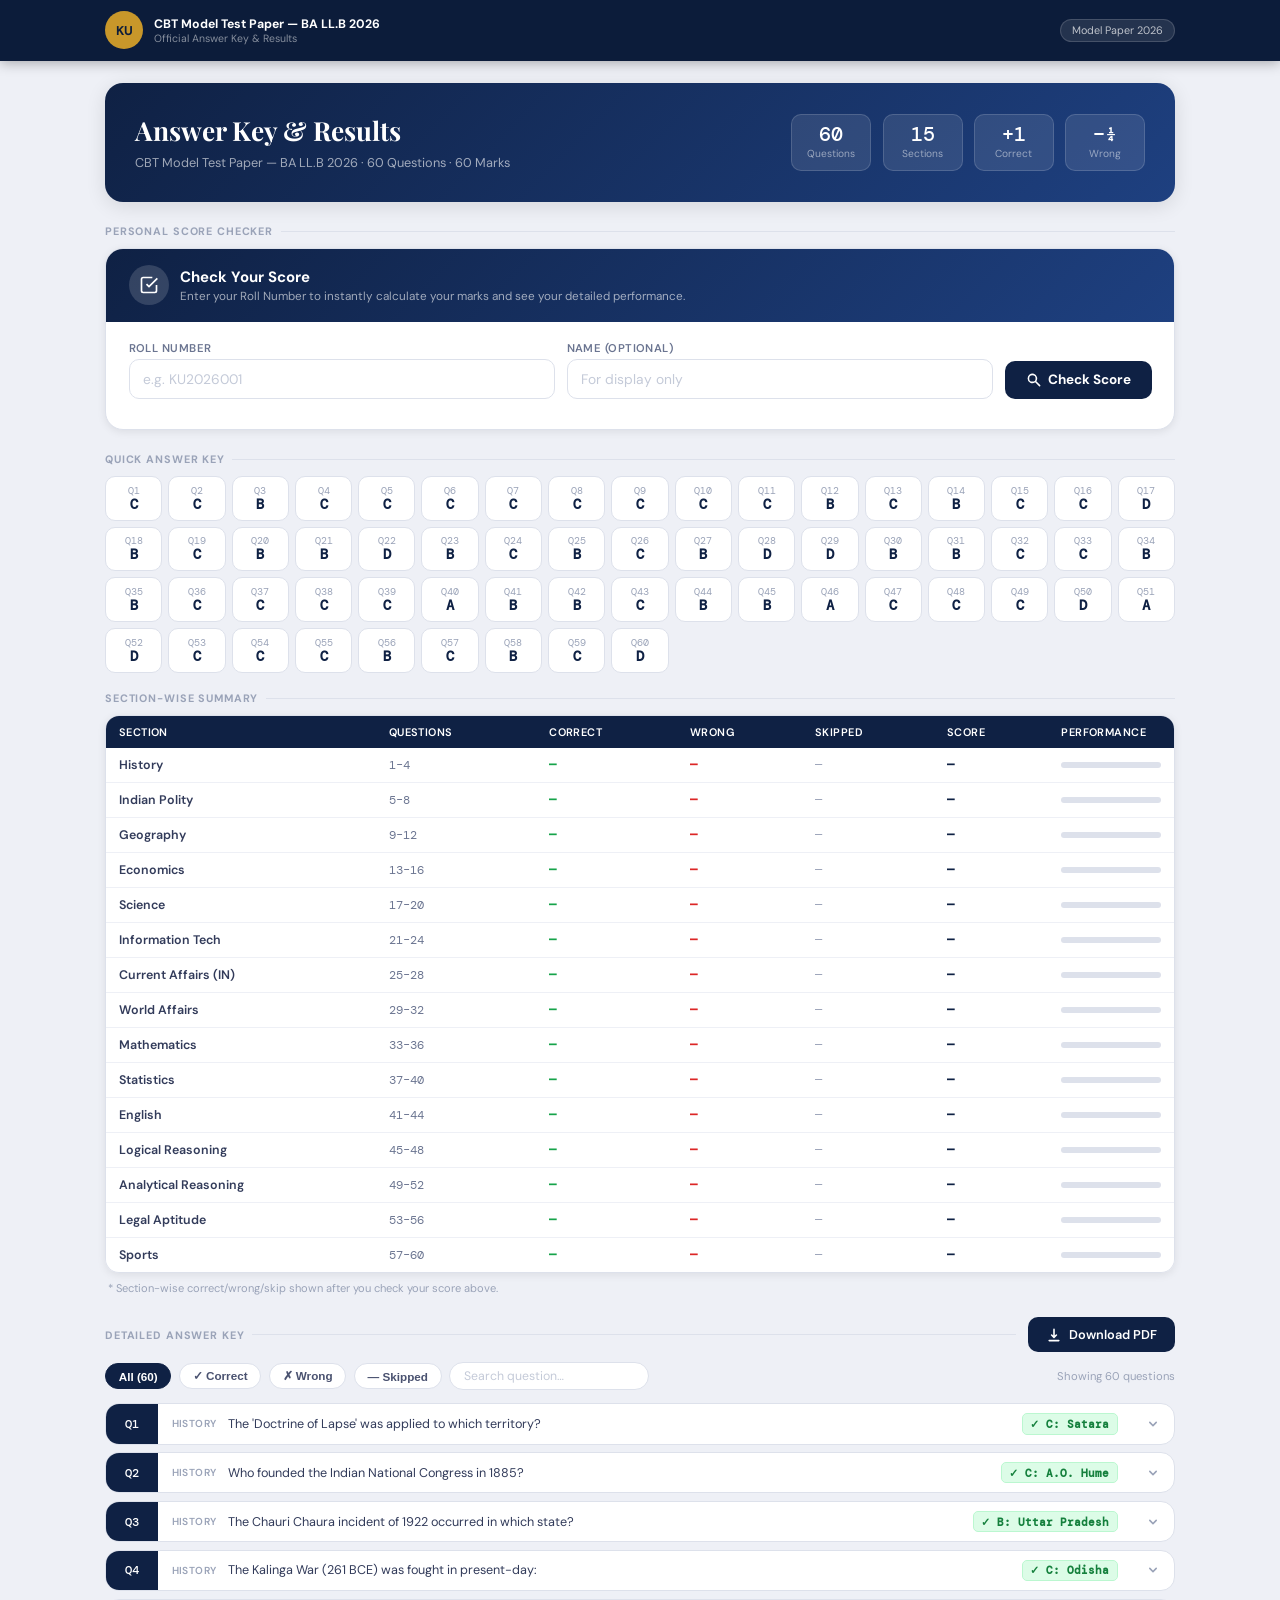
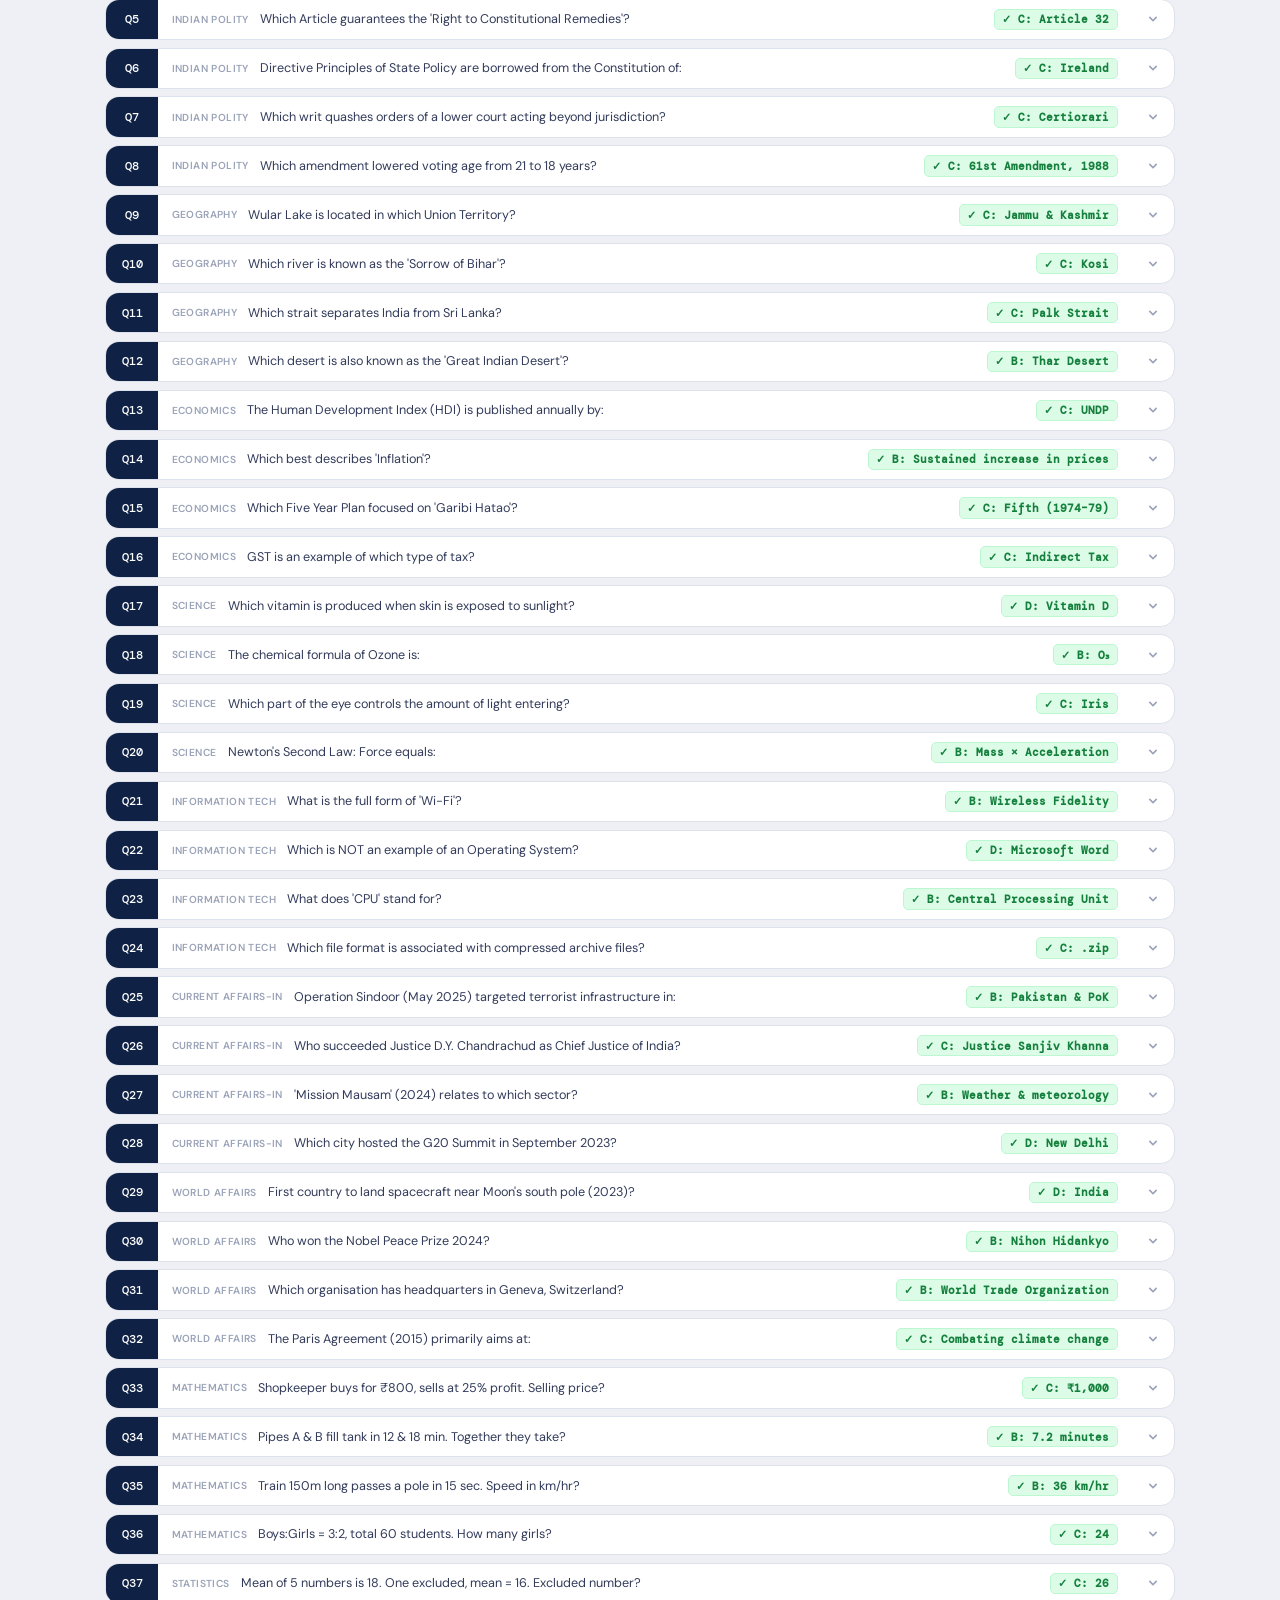
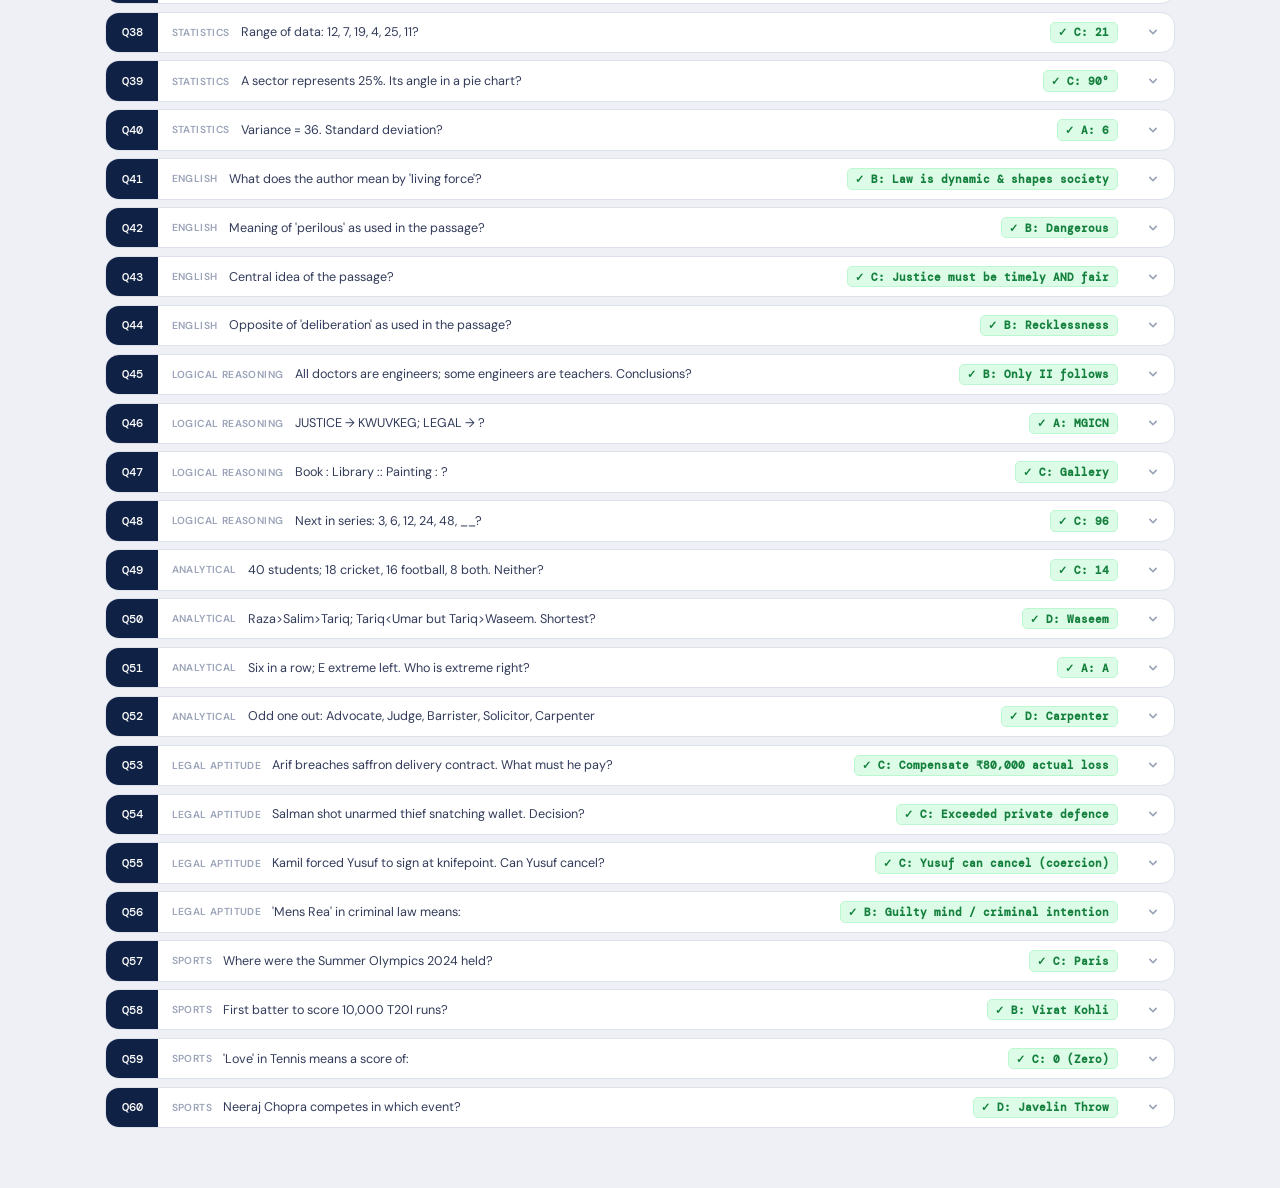
==== commit a35a3fe3: "testing" ====
--- a/results.html
+++ b/results.html
@@ -616,9 +616,9 @@
   releaseMonth:  5,      // 5 = June (0-based)
   releaseDay:    8,     // Day after exam
   releaseHour:   11,     // 6:00 PM IST
-  releaseMinute: 12,
+  releaseMinute: 0,
   tzOffsetMinutes: 330,  // IST = UTC+5:30
-  appsScriptUrl: "https://script.google.com/macros/s/AKfycbxuQ-mS2SgxQfELt0u8L0ZKXtfi7U2-qaGkubTndEnJIyQvhqPIsTtOxRIyj1VSbOrc/exec",
+  appsScriptUrl: "https://script.google.com/macros/s/AKfycbx-6byRDwtkQ2lj7U_JQzfak_Q_RIGqfRRupC2VN_CxDvfE1ASF0mFJ5o0Ksp2ICgeS/exec",
 };
 
 /* ╔═══════════════════════════════════════════╗
@@ -727,6 +727,8 @@
 ];
 
 /* ═══ RELEASE GATE ═══ */
+let userAnswers = null; // declared here so buildDetailedAK can safely reference it
+let activeFilter = "all";
 function getReleaseMs() {
   return Date.UTC(
     RESULTS_CONFIG.releaseYear, RESULTS_CONFIG.releaseMonth,
@@ -767,8 +769,6 @@
 }
 
 /* ═══ BUILD PAGE ═══ */
-let userAnswers = null; // filled when candidate checks score
-let activeFilter = "all";
 
 function buildPage() {
   buildQuickAK();
@@ -939,81 +939,86 @@
 function checkScore() {
   const roll = document.getElementById("chkRoll").value.trim();
   const name = document.getElementById("chkName").value.trim();
-  if (!roll) {
-    showScoreError("Please enter your Roll Number.");
-    return;
-  }
-
-  const url = RESULTS_CONFIG.appsScriptUrl;
-  if (!url || url === "YOUR_GOOGLE_APPS_SCRIPT_URL_HERE") {
-    showScoreError("Score lookup requires the Google Apps Script backend to be configured.");
-    return;
-  }
-
-  // Show loading state
+  if (!roll) { showScoreError("Please enter your Roll Number."); return; }
+
+  // Show spinner
   const resultEl = document.getElementById("scoreResult");
   resultEl.style.display = "block";
   resultEl.innerHTML = `
     <div style="text-align:center;padding:2rem;color:var(--gray-500);">
-      <div style="display:inline-block;width:32px;height:32px;border:3px solid var(--gray-200);border-top-color:var(--navy-500);border-radius:50%;animation:spin 0.8s linear infinite;margin-bottom:.75rem"></div>
+      <div style="display:inline-block;width:32px;height:32px;border:3px solid var(--gray-200);
+        border-top-color:var(--navy-500);border-radius:50%;
+        animation:_spin 0.8s linear infinite;margin-bottom:.75rem"></div>
       <div style="font-size:.9rem">Looking up your result…</div>
-    </div>`;
-  if (!document.getElementById("spin-style")) {
-    const st = document.createElement("style");
-    st.id = "spin-style";
-    st.textContent = "@keyframes spin{to{transform:rotate(360deg)}}";
-    document.head.appendChild(st);
+    </div>
+    <style>@keyframes _spin{to{transform:rotate(360deg)}}</style>`;
+
+  // Read directly from Google Sheet as CSV (no CORS issues, no Apps Script needed)
+  // Sheet must be: File → Share → Anyone with the link → Viewer
+  const SHEET_ID  = "1K7D3xz-O7R4KW-7iWZexIYO3fBObdIQ5XRvHPvEe0YQ";
+  // Fetch by sheet name "Responses" — works regardless of gid
+  const csvUrl    = `https://docs.google.com/spreadsheets/d/${SHEET_ID}/gviz/tq?tqx=out:csv&sheet=Responses`;
+
+  fetch(csvUrl)
+    .then(r => {
+      if (!r.ok) throw new Error("HTTP " + r.status);
+      return r.text();
+    })
+    .then(csv => {
+      // If Google redirects to login, we get HTML not CSV
+      if (csv.trim().startsWith("<!DOCTYPE") || csv.trim().startsWith("<html")) {
+        throw new Error("SHEET_NOT_PUBLIC");
+      }
+      const rows = parseCSV(csv);
+      console.log("CSV rows found:", rows.length, rows);
+      if (rows.length < 2) {
+        showScoreError(
+          "Sheet returned " + rows.length + " row(s) — no data rows found. " +
+          "First 200 chars of response: <code style='font-size:.75rem;word-break:break-all'>" +
+          csv.replace(/</g,"&lt;").substring(0, 200) + "</code>"
+        );
+        return;
+      }
+      const rollLower = roll.trim().toLowerCase();
+      const match = rows.slice(1).find(r => (r[1] || "").trim().toLowerCase() === rollLower);
+      if (!match) {
+        showScoreError("Roll number <strong>" + roll + "</strong> not found in records. Make sure your exam was submitted successfully.");
+        return;
+      }
+      const answers = match.slice(9, 9 + 60);
+      displayScore(answers, match[0] || name || roll, match[1] || roll);
+    })
+    .catch(err => {
+      if (err.message === "SHEET_NOT_PUBLIC") {
+        showScoreError(
+          "<strong>Sheet not public.</strong> The coordinator needs to open the Google Sheet and go to " +
+          "<em>File → Share → Share with others → Change to Anyone with the link → Viewer → Done</em>. " +
+          "After that, score checking will work instantly."
+        );
+      } else {
+        showScoreError("Could not load results. Error: " + err.message);
+      }
+    });
+}
+
+// Simple CSV parser (handles quoted fields with commas)
+function parseCSV(text) {
+  const rows = [];
+  const lines = text.split(/\r?\n/);
+  for (const line of lines) {
+    if (!line.trim()) continue;
+    const cols = [];
+    let cur = "", inQ = false;
+    for (let i = 0; i < line.length; i++) {
+      const c = line[i];
+      if (c === '"') { inQ = !inQ; }
+      else if (c === ',' && !inQ) { cols.push(cur); cur = ""; }
+      else { cur += c; }
+    }
+    cols.push(cur);
+    rows.push(cols);
   }
-
-  function handleData(data) {
-    if (data.status === "found") {
-      displayScore(data.answers, data.candidateName || name || roll, data.rollNumber || roll);
-    } else if (data.status === "notfound") {
-      showScoreError("Roll number not found. Please ensure your exam was submitted successfully.");
-    } else {
-      showScoreError("Server error: " + (data.message || "Unknown error. Please contact the coordinator."));
-    }
-  }
-
-  // ── Strategy 1: JSONP (works if Apps Script is deployed with callback support) ──
-  const cbName = "_cbt_cb_" + Date.now();
-  const script = document.createElement("script");
-  let jsonpDone = false;
-
-  const jsonpTimeout = setTimeout(() => {
-    if (jsonpDone) return;
-    jsonpDone = true;
-    delete window[cbName];
-    script.remove();
-    // ── Strategy 2: plain fetch fallback ──
-    fetch(url + "?action=getResult&roll=" + encodeURIComponent(roll))
-      .then(r => r.json())
-      .then(data => handleData(data))
-      .catch(() => showScoreError("Could not connect to the server. Please try again or contact the coordinator."));
-  }, 5000);
-
-  window[cbName] = function(data) {
-    if (jsonpDone) return;
-    jsonpDone = true;
-    clearTimeout(jsonpTimeout);
-    delete window[cbName];
-    script.remove();
-    handleData(data);
-  };
-
-  script.src = url + "?action=getResult&roll=" + encodeURIComponent(roll) + "&callback=" + cbName;
-  script.onerror = function() {
-    if (jsonpDone) return;
-    jsonpDone = true;
-    clearTimeout(jsonpTimeout);
-    delete window[cbName];
-    // fallback to fetch
-    fetch(url + "?action=getResult&roll=" + encodeURIComponent(roll))
-      .then(r => r.json())
-      .then(data => handleData(data))
-      .catch(() => showScoreError("Could not connect to the server. Please try again or contact the coordinator."));
-  };
-  document.head.appendChild(script);
+  return rows;
 }
 
 function displayScore(answersArr, name, roll) {
